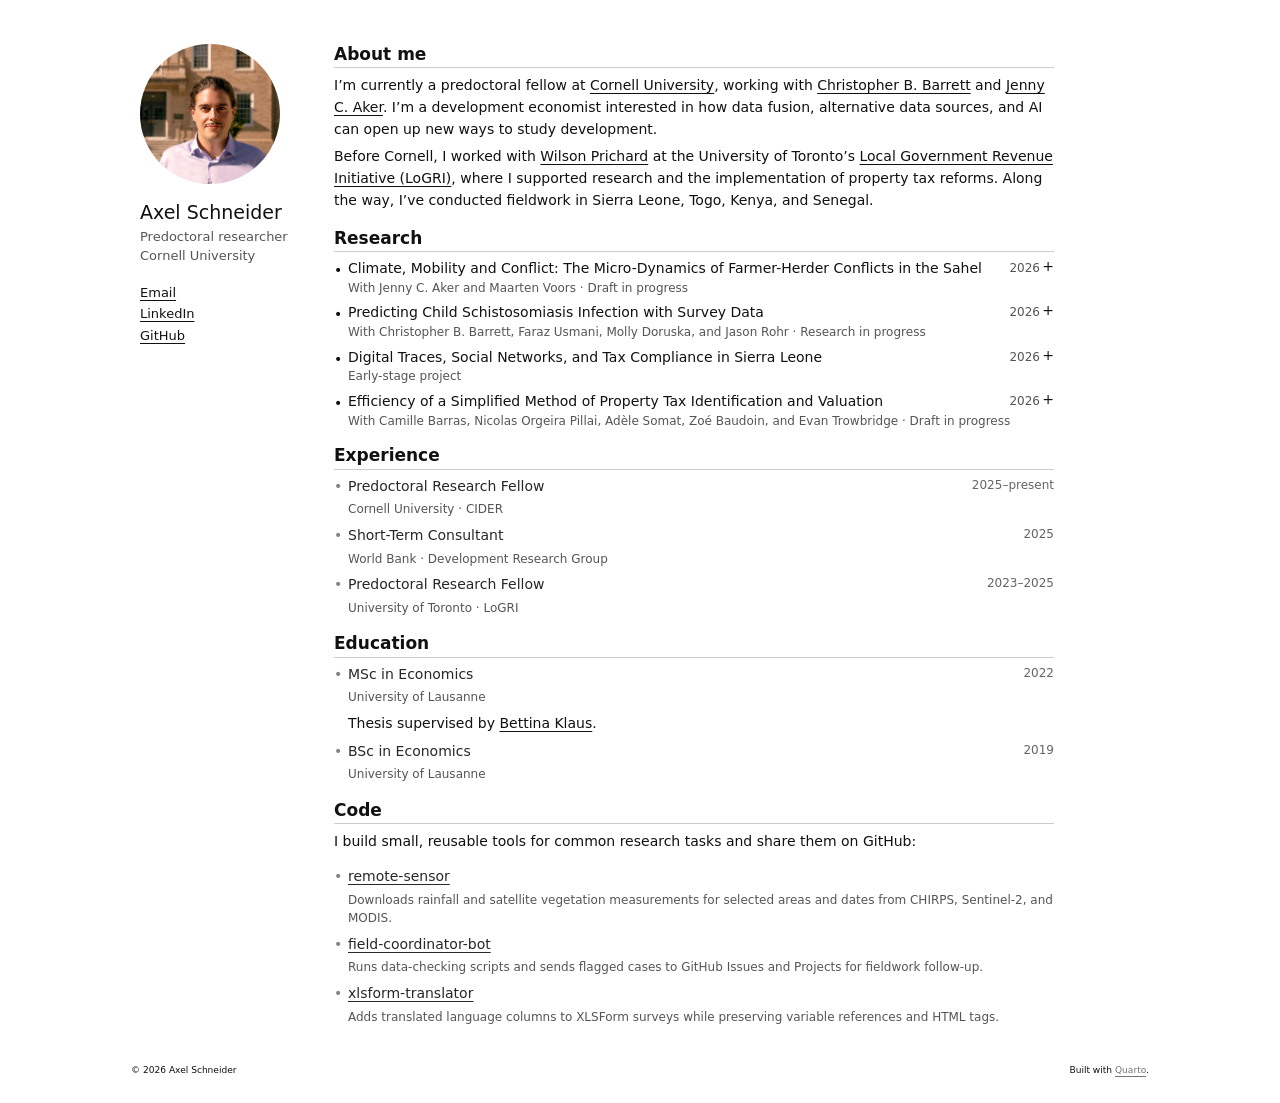
==== docs/index.html @ 31d185d6 "update page metadata" ====
<!DOCTYPE html>
<html xmlns="http://www.w3.org/1999/xhtml" lang="en" xml:lang="en"><head>

<meta charset="utf-8">
<meta name="generator" content="quarto-1.8.27">

<meta name="viewport" content="width=device-width, initial-scale=1.0, user-scalable=yes">

<meta name="description" content="Axel Schneider is a predoctoral researcher at Cornell University and a development economist studying how data fusion, alternative data sources, and AI can open new ways to study development.">

<title>Development Economist at Cornell University – Axel Schneider</title>
<style>
code{white-space: pre-wrap;}
span.smallcaps{font-variant: small-caps;}
div.columns{display: flex; gap: min(4vw, 1.5em);}
div.column{flex: auto; overflow-x: auto;}
div.hanging-indent{margin-left: 1.5em; text-indent: -1.5em;}
ul.task-list{list-style: none;}
ul.task-list li input[type="checkbox"] {
  width: 0.8em;
  margin: 0 0.8em 0.2em -1em; /* quarto-specific, see https://github.com/quarto-dev/quarto-cli/issues/4556 */ 
  vertical-align: middle;
}
</style>


<script src="site_libs/quarto-nav/quarto-nav.js"></script>
<script src="site_libs/clipboard/clipboard.min.js"></script>
<script src="site_libs/quarto-html/quarto.js" type="module"></script>
<script src="site_libs/quarto-html/tabsets/tabsets.js" type="module"></script>
<script src="site_libs/quarto-html/axe/axe-check.js" type="module"></script>
<script src="site_libs/quarto-html/popper.min.js"></script>
<script src="site_libs/quarto-html/tippy.umd.min.js"></script>
<link href="site_libs/quarto-html/tippy.css" rel="stylesheet">
<link href="site_libs/quarto-html/quarto-syntax-highlighting-ed96de9b727972fe78a7b5d16c58bf87.css" rel="stylesheet" id="quarto-text-highlighting-styles">
<script src="site_libs/bootstrap/bootstrap.min.js"></script>
<link href="site_libs/bootstrap/bootstrap-icons.css" rel="stylesheet">
<link href="site_libs/bootstrap/bootstrap-ff63373b1067ca6f91cf1456aa1f00a2.min.css" rel="stylesheet" append-hash="true" id="quarto-bootstrap" data-mode="light">
<script id="quarto-search-options" type="application/json">{
  "language": {
    "search-no-results-text": "No results",
    "search-matching-documents-text": "matching documents",
    "search-copy-link-title": "Copy link to search",
    "search-hide-matches-text": "Hide additional matches",
    "search-more-match-text": "more match in this document",
    "search-more-matches-text": "more matches in this document",
    "search-clear-button-title": "Clear",
    "search-text-placeholder": "",
    "search-detached-cancel-button-title": "Cancel",
    "search-submit-button-title": "Submit",
    "search-label": "Search"
  }
}</script>
<style>html{ scroll-behavior: smooth; }</style>
<link rel="canonical" href="https://schneideraxel.github.io/">
<script type="application/ld+json">
{
  "@context": "https://schema.org",
  "@type": "ProfilePage",
  "url": "https://schneideraxel.github.io/",
  "mainEntity": {
    "@type": "Person",
    "name": "Axel Schneider",
    "url": "https://schneideraxel.github.io/",
    "image": "https://schneideraxel.github.io/axel.jpg",
    "jobTitle": "Predoctoral Research Fellow",
    "affiliation": {
      "@type": "Organization",
      "name": "Cornell University",
      "url": "https://www.cornell.edu/"
    },
    "sameAs": [
      "https://github.com/schneideraxel",
      "https://linkedin.com/in/axel-schneider-1798492ba",
      "https://business.cornell.edu/centers/cider/predocs/",
      "https://logri.org/fr/profile/schneider-axel/"
    ]
  }
}
</script>


<link rel="stylesheet" href="site.css">
<meta property="og:title" content="Development Economist at Cornell University">
<meta property="og:description" content="Axel Schneider is a predoctoral researcher at Cornell University and a development economist studying how data fusion, alternative data sources, and AI can open new ways to study development.">
<meta property="og:image" content="https://schneideraxel.github.io/axel.jpg">
<meta property="og:site_name" content="Axel Schneider">
<meta property="og:image:alt" content="Portrait of Axel Schneider">
<meta name="twitter:title" content="Development Economist at Cornell University">
<meta name="twitter:description" content="Axel Schneider is a predoctoral researcher at Cornell University and a development economist studying how data fusion, alternative data sources, and AI can open new ways to study development.">
<meta name="twitter:image" content="https://schneideraxel.github.io/axel.jpg">
<meta name="twitter:image:alt" content="Portrait of Axel Schneider">
<meta name="twitter:card" content="summary_large_image">
</head>

<body class="quarto-light">

<div id="quarto-search-results"></div>
<!-- content -->
<div id="quarto-content" class="quarto-container page-columns page-rows-contents page-layout-full">
<!-- sidebar -->
<!-- margin-sidebar -->
    
<!-- main -->
<main class="content column-page" id="quarto-document-content"><header id="title-block-header" class="quarto-title-block"></header>




<div class="site-layout">
<div class="profile-sidebar">
<p><img src="axel.jpg" alt="Portrait of Axel Schneider" class="portrait" width="180" height="180"></p>
<h1 id="axel-schneider">Axel Schneider</h1>
<p><span class="profile-affiliation">Predoctoral researcher<br>Cornell University</span></p>
<div class="profile-links" aria-label="Profile links">
  <a href="mailto:as4538@cornell.edu">Email</a>
  <a href="https://linkedin.com/in/axel-schneider-1798492ba">LinkedIn</a>
  <a href="https://github.com/schneideraxel">GitHub</a>
</div>
</div>
<div class="reading-column">
<div id="about" class="biography">
<h2 id="about-me">About me</h2>
<p>I’m currently a predoctoral fellow at <a href="https://business.cornell.edu/centers/cider/predocs/">Cornell University</a>, working with <a href="https://barrett.dyson.cornell.edu/">Christopher B. Barrett</a> and <a href="https://cals.cornell.edu/people/jenny-aker">Jenny C. Aker</a>. I’m a development economist interested in how data fusion, alternative data sources, and AI can open up new ways to study development.</p>
<p>Before Cornell, I worked with <a href="https://munkschool.utoronto.ca/person/wilson-prichard">Wilson Prichard</a> at the University of Toronto’s <a href="https://logri.org/fr/profile/schneider-axel/">Local Government Revenue Initiative (LoGRI)</a>, where I supported research and the implementation of property tax reforms. Along the way, I’ve conducted fieldwork in Sierra Leone, Togo, Kenya, and Senegal.</p>
</div>
<section id="research" class="section-grid">
<h2>Research</h2>
<div class="section-body">
<details class="research-item">
<summary>
<span class="item-title">Climate, Mobility and Conflict: The Micro-Dynamics of Farmer-Herder Conflicts in the Sahel</span><span class="item-year">2026</span><span class="item-meta">With Jenny C. Aker and Maarten Voors · Draft in progress</span>
</summary>
<p>We combine repeated village and household surveys from 180 villages in Niger with rainfall, vegetation, and geospatial data to document when and where farmer–herder conflicts occur. We focus on how seasonal mobility, access to forage and farmland, and local coordination mechanisms shape conflict risk.</p>
</details>
<details class="research-item">
<summary>
<span class="item-title">Predicting Child Schistosomiasis Infection with Survey Data</span><span class="item-year">2026</span><span class="item-meta">With Christopher B. Barrett, Faraz Usmani, Molly Doruska, and Jason Rohr · Research in progress</span>
</summary>
<p>We link three rounds of individual, household, and village survey data to parasitological test results for two forms of schistosomiasis. Using random forests, we ask how small a practical set of survey questions can predict infection and how performance changes across villages, over time, and as survey information becomes older.</p>
</details>
<details class="research-item">
<summary>
<span class="item-title">Digital Traces, Social Networks, and Tax Compliance in Sierra Leone</span><span class="item-year">2026</span><span class="item-meta">Early-stage project</span>
</summary>
<p>This early-stage project asks how the effects of tax sensitization and enforcement diffuse through social networks in Sierra Leone. It explores using machine learning to infer ties from mobile-phone communication patterns, then linking network exposure to randomized outreach and the timing of tax payments.</p>
</details>
<details class="research-item">
<summary>
<span class="item-title">Efficiency of a Simplified Method of Property Tax Identification and Valuation</span><span class="item-year">2026</span><span class="item-meta">With Camille Barras, Nicolas Orgeira Pillai, Adèle Somat, Zoé Baudoin, and Evan Trowbridge · Draft in progress</span>
</summary>
<p>We compare implementations of simplified property identification and valuation across five African countries, drawing on remote mapping, field survey, and expert valuation data. The brief documents the time and cost of each stage and examines how imagery quality, survey design, scale, and local conditions affect efficiency.</p>
</details>
</div>
</section>
<section id="experience" class="section-grid">
<h2>Experience</h2>
<div class="section-body">
<h3 id="predoctoral-research-fellow-2025present">Predoctoral Research Fellow <span class="item-year">2025–present</span></h3>
<p><em>Cornell University · CIDER</em></p>
<h3 id="short-term-consultant-2025">Short-Term Consultant <span class="item-year">2025</span></h3>
<p><em>World Bank · Development Research Group</em></p>
<h3 id="predoctoral-research-fellow-20232025">Predoctoral Research Fellow <span class="item-year">2023–2025</span></h3>
<p><em>University of Toronto · LoGRI</em></p>
</div>
</section>
<section id="education" class="section-grid">
<h2>Education</h2>
<div class="section-body">
<h3 id="msc-in-economics-2022">MSc in Economics <span class="item-year">2022</span></h3>
<p><em>University of Lausanne</em></p>
<p>Thesis supervised by <a href="https://www.bklaus.net/">Bettina Klaus</a>.</p>
<h3 id="bsc-in-economics-2019">BSc in Economics <span class="item-year">2019</span></h3>
<p><em>University of Lausanne</em></p>
</div>
</section>
<section id="code" class="section-grid">
<h2>Code</h2>
<div class="section-body">
<p>I build small, reusable tools for common research tasks and share them on GitHub:</p>
<h3 id="remote-sensor-last-updated"><a href="https://github.com/schneideraxel/remote-sensor">remote-sensor</a> <span class="item-year repo-updated" data-repo="remote-sensor">Last updated…</span></h3>
<p>Downloads rainfall and satellite vegetation measurements for selected areas and dates from CHIRPS, Sentinel-2, and MODIS.</p>
<h3 id="field-coordinator-bot-last-updated"><a href="https://github.com/schneideraxel/field-coordinator-bot">field-coordinator-bot</a> <span class="item-year repo-updated" data-repo="field-coordinator-bot">Last updated…</span></h3>
<p>Runs data-checking scripts and sends flagged cases to GitHub Issues and Projects for fieldwork follow-up.</p>
<h3 id="xlsform-translator-last-updated"><a href="https://github.com/schneideraxel/xlsform-translator">xlsform-translator</a> <span class="item-year repo-updated" data-repo="xlsform-translator">Last updated…</span></h3>
<p>Adds translated language columns to XLSForm surveys while preserving variable references and HTML tags.</p>
</div>
</section>
<script>
fetch("https://api.github.com/users/schneideraxel/repos?per_page=100")
  .then(response => response.ok ? response.json() : Promise.reject())
  .then(repositories => {
    const dates = new Map(repositories.map(repository => [repository.name, repository.pushed_at]));
    document.querySelectorAll(".repo-updated").forEach(element => {
      const date = dates.get(element.dataset.repo);
      if (date) element.textContent = `Updated ${new Intl.DateTimeFormat("en", { month: "short", year: "numeric" }).format(new Date(date))}`;
      else element.hidden = true;
    });
  })
  .catch(() => document.querySelectorAll(".repo-updated").forEach(element => element.hidden = true));
</script>
</div>
</div>



</main> <!-- /main -->
<script id="quarto-html-after-body" type="application/javascript">
  window.document.addEventListener("DOMContentLoaded", function (event) {
    const isCodeAnnotation = (el) => {
      for (const clz of el.classList) {
        if (clz.startsWith('code-annotation-')) {                     
          return true;
        }
      }
      return false;
    }
    const onCopySuccess = function(e) {
      // button target
      const button = e.trigger;
      // don't keep focus
      button.blur();
      // flash "checked"
      button.classList.add('code-copy-button-checked');
      var currentTitle = button.getAttribute("title");
      button.setAttribute("title", "Copied!");
      let tooltip;
      if (window.bootstrap) {
        button.setAttribute("data-bs-toggle", "tooltip");
        button.setAttribute("data-bs-placement", "left");
        button.setAttribute("data-bs-title", "Copied!");
        tooltip = new bootstrap.Tooltip(button, 
          { trigger: "manual", 
            customClass: "code-copy-button-tooltip",
            offset: [0, -8]});
        tooltip.show();    
      }
      setTimeout(function() {
        if (tooltip) {
          tooltip.hide();
          button.removeAttribute("data-bs-title");
          button.removeAttribute("data-bs-toggle");
          button.removeAttribute("data-bs-placement");
        }
        button.setAttribute("title", currentTitle);
        button.classList.remove('code-copy-button-checked');
      }, 1000);
      // clear code selection
      e.clearSelection();
    }
    const getTextToCopy = function(trigger) {
      const outerScaffold = trigger.parentElement.cloneNode(true);
      const codeEl = outerScaffold.querySelector('code');
      for (const childEl of codeEl.children) {
        if (isCodeAnnotation(childEl)) {
          childEl.remove();
        }
      }
      return codeEl.innerText;
    }
    const clipboard = new window.ClipboardJS('.code-copy-button:not([data-in-quarto-modal])', {
      text: getTextToCopy
    });
    clipboard.on('success', onCopySuccess);
    if (window.document.getElementById('quarto-embedded-source-code-modal')) {
      const clipboardModal = new window.ClipboardJS('.code-copy-button[data-in-quarto-modal]', {
        text: getTextToCopy,
        container: window.document.getElementById('quarto-embedded-source-code-modal')
      });
      clipboardModal.on('success', onCopySuccess);
    }
      var localhostRegex = new RegExp(/^(?:http|https):\/\/localhost\:?[0-9]*\//);
      var mailtoRegex = new RegExp(/^mailto:/);
        var filterRegex = new RegExp("https:\/\/schneideraxel\.github\.io");
      var isInternal = (href) => {
          return filterRegex.test(href) || localhostRegex.test(href) || mailtoRegex.test(href);
      }
      // Inspect non-navigation links and adorn them if external
     var links = window.document.querySelectorAll('a[href]:not(.nav-link):not(.navbar-brand):not(.toc-action):not(.sidebar-link):not(.sidebar-item-toggle):not(.pagination-link):not(.no-external):not([aria-hidden]):not(.dropdown-item):not(.quarto-navigation-tool):not(.about-link)');
      for (var i=0; i<links.length; i++) {
        const link = links[i];
        if (!isInternal(link.href)) {
          // undo the damage that might have been done by quarto-nav.js in the case of
          // links that we want to consider external
          if (link.dataset.originalHref !== undefined) {
            link.href = link.dataset.originalHref;
          }
        }
      }
    function tippyHover(el, contentFn, onTriggerFn, onUntriggerFn) {
      const config = {
        allowHTML: true,
        maxWidth: 500,
        delay: 100,
        arrow: false,
        appendTo: function(el) {
            return el.parentElement;
        },
        interactive: true,
        interactiveBorder: 10,
        theme: 'quarto',
        placement: 'bottom-start',
      };
      if (contentFn) {
        config.content = contentFn;
      }
      if (onTriggerFn) {
        config.onTrigger = onTriggerFn;
      }
      if (onUntriggerFn) {
        config.onUntrigger = onUntriggerFn;
      }
      window.tippy(el, config); 
    }
    const noterefs = window.document.querySelectorAll('a[role="doc-noteref"]');
    for (var i=0; i<noterefs.length; i++) {
      const ref = noterefs[i];
      tippyHover(ref, function() {
        // use id or data attribute instead here
        let href = ref.getAttribute('data-footnote-href') || ref.getAttribute('href');
        try { href = new URL(href).hash; } catch {}
        const id = href.replace(/^#\/?/, "");
        const note = window.document.getElementById(id);
        if (note) {
          return note.innerHTML;
        } else {
          return "";
        }
      });
    }
    const xrefs = window.document.querySelectorAll('a.quarto-xref');
    const processXRef = (id, note) => {
      // Strip column container classes
      const stripColumnClz = (el) => {
        el.classList.remove("page-full", "page-columns");
        if (el.children) {
          for (const child of el.children) {
            stripColumnClz(child);
          }
        }
      }
      stripColumnClz(note)
      if (id === null || id.startsWith('sec-')) {
        // Special case sections, only their first couple elements
        const container = document.createElement("div");
        if (note.children && note.children.length > 2) {
          container.appendChild(note.children[0].cloneNode(true));
          for (let i = 1; i < note.children.length; i++) {
            const child = note.children[i];
            if (child.tagName === "P" && child.innerText === "") {
              continue;
            } else {
              container.appendChild(child.cloneNode(true));
              break;
            }
          }
          if (window.Quarto?.typesetMath) {
            window.Quarto.typesetMath(container);
          }
          return container.innerHTML
        } else {
          if (window.Quarto?.typesetMath) {
            window.Quarto.typesetMath(note);
          }
          return note.innerHTML;
        }
      } else {
        // Remove any anchor links if they are present
        const anchorLink = note.querySelector('a.anchorjs-link');
        if (anchorLink) {
          anchorLink.remove();
        }
        if (window.Quarto?.typesetMath) {
          window.Quarto.typesetMath(note);
        }
        if (note.classList.contains("callout")) {
          return note.outerHTML;
        } else {
          return note.innerHTML;
        }
      }
    }
    for (var i=0; i<xrefs.length; i++) {
      const xref = xrefs[i];
      tippyHover(xref, undefined, function(instance) {
        instance.disable();
        let url = xref.getAttribute('href');
        let hash = undefined; 
        if (url.startsWith('#')) {
          hash = url;
        } else {
          try { hash = new URL(url).hash; } catch {}
        }
        if (hash) {
          const id = hash.replace(/^#\/?/, "");
          const note = window.document.getElementById(id);
          if (note !== null) {
            try {
              const html = processXRef(id, note.cloneNode(true));
              instance.setContent(html);
            } finally {
              instance.enable();
              instance.show();
            }
          } else {
            // See if we can fetch this
            fetch(url.split('#')[0])
            .then(res => res.text())
            .then(html => {
              const parser = new DOMParser();
              const htmlDoc = parser.parseFromString(html, "text/html");
              const note = htmlDoc.getElementById(id);
              if (note !== null) {
                const html = processXRef(id, note);
                instance.setContent(html);
              } 
            }).finally(() => {
              instance.enable();
              instance.show();
            });
          }
        } else {
          // See if we can fetch a full url (with no hash to target)
          // This is a special case and we should probably do some content thinning / targeting
          fetch(url)
          .then(res => res.text())
          .then(html => {
            const parser = new DOMParser();
            const htmlDoc = parser.parseFromString(html, "text/html");
            const note = htmlDoc.querySelector('main.content');
            if (note !== null) {
              // This should only happen for chapter cross references
              // (since there is no id in the URL)
              // remove the first header
              if (note.children.length > 0 && note.children[0].tagName === "HEADER") {
                note.children[0].remove();
              }
              const html = processXRef(null, note);
              instance.setContent(html);
            } 
          }).finally(() => {
            instance.enable();
            instance.show();
          });
        }
      }, function(instance) {
      });
    }
        let selectedAnnoteEl;
        const selectorForAnnotation = ( cell, annotation) => {
          let cellAttr = 'data-code-cell="' + cell + '"';
          let lineAttr = 'data-code-annotation="' +  annotation + '"';
          const selector = 'span[' + cellAttr + '][' + lineAttr + ']';
          return selector;
        }
        const selectCodeLines = (annoteEl) => {
          const doc = window.document;
          const targetCell = annoteEl.getAttribute("data-target-cell");
          const targetAnnotation = annoteEl.getAttribute("data-target-annotation");
          const annoteSpan = window.document.querySelector(selectorForAnnotation(targetCell, targetAnnotation));
          const lines = annoteSpan.getAttribute("data-code-lines").split(",");
          const lineIds = lines.map((line) => {
            return targetCell + "-" + line;
          })
          let top = null;
          let height = null;
          let parent = null;
          if (lineIds.length > 0) {
              //compute the position of the single el (top and bottom and make a div)
              const el = window.document.getElementById(lineIds[0]);
              top = el.offsetTop;
              height = el.offsetHeight;
              parent = el.parentElement.parentElement;
            if (lineIds.length > 1) {
              const lastEl = window.document.getElementById(lineIds[lineIds.length - 1]);
              const bottom = lastEl.offsetTop + lastEl.offsetHeight;
              height = bottom - top;
            }
            if (top !== null && height !== null && parent !== null) {
              // cook up a div (if necessary) and position it 
              let div = window.document.getElementById("code-annotation-line-highlight");
              if (div === null) {
                div = window.document.createElement("div");
                div.setAttribute("id", "code-annotation-line-highlight");
                div.style.position = 'absolute';
                parent.appendChild(div);
              }
              div.style.top = top - 2 + "px";
              div.style.height = height + 4 + "px";
              div.style.left = 0;
              let gutterDiv = window.document.getElementById("code-annotation-line-highlight-gutter");
              if (gutterDiv === null) {
                gutterDiv = window.document.createElement("div");
                gutterDiv.setAttribute("id", "code-annotation-line-highlight-gutter");
                gutterDiv.style.position = 'absolute';
                const codeCell = window.document.getElementById(targetCell);
                const gutter = codeCell.querySelector('.code-annotation-gutter');
                gutter.appendChild(gutterDiv);
              }
              gutterDiv.style.top = top - 2 + "px";
              gutterDiv.style.height = height + 4 + "px";
            }
            selectedAnnoteEl = annoteEl;
          }
        };
        const unselectCodeLines = () => {
          const elementsIds = ["code-annotation-line-highlight", "code-annotation-line-highlight-gutter"];
          elementsIds.forEach((elId) => {
            const div = window.document.getElementById(elId);
            if (div) {
              div.remove();
            }
          });
          selectedAnnoteEl = undefined;
        };
          // Handle positioning of the toggle
      window.addEventListener(
        "resize",
        throttle(() => {
          elRect = undefined;
          if (selectedAnnoteEl) {
            selectCodeLines(selectedAnnoteEl);
          }
        }, 10)
      );
      function throttle(fn, ms) {
      let throttle = false;
      let timer;
        return (...args) => {
          if(!throttle) { // first call gets through
              fn.apply(this, args);
              throttle = true;
          } else { // all the others get throttled
              if(timer) clearTimeout(timer); // cancel #2
              timer = setTimeout(() => {
                fn.apply(this, args);
                timer = throttle = false;
              }, ms);
          }
        };
      }
        // Attach click handler to the DT
        const annoteDls = window.document.querySelectorAll('dt[data-target-cell]');
        for (const annoteDlNode of annoteDls) {
          annoteDlNode.addEventListener('click', (event) => {
            const clickedEl = event.target;
            if (clickedEl !== selectedAnnoteEl) {
              unselectCodeLines();
              const activeEl = window.document.querySelector('dt[data-target-cell].code-annotation-active');
              if (activeEl) {
                activeEl.classList.remove('code-annotation-active');
              }
              selectCodeLines(clickedEl);
              clickedEl.classList.add('code-annotation-active');
            } else {
              // Unselect the line
              unselectCodeLines();
              clickedEl.classList.remove('code-annotation-active');
            }
          });
        }
    const findCites = (el) => {
      const parentEl = el.parentElement;
      if (parentEl) {
        const cites = parentEl.dataset.cites;
        if (cites) {
          return {
            el,
            cites: cites.split(' ')
          };
        } else {
          return findCites(el.parentElement)
        }
      } else {
        return undefined;
      }
    };
    var bibliorefs = window.document.querySelectorAll('a[role="doc-biblioref"]');
    for (var i=0; i<bibliorefs.length; i++) {
      const ref = bibliorefs[i];
      const citeInfo = findCites(ref);
      if (citeInfo) {
        tippyHover(citeInfo.el, function() {
          var popup = window.document.createElement('div');
          citeInfo.cites.forEach(function(cite) {
            var citeDiv = window.document.createElement('div');
            citeDiv.classList.add('hanging-indent');
            citeDiv.classList.add('csl-entry');
            var biblioDiv = window.document.getElementById('ref-' + cite);
            if (biblioDiv) {
              citeDiv.innerHTML = biblioDiv.innerHTML;
            }
            popup.appendChild(citeDiv);
          });
          return popup.innerHTML;
        });
      }
    }
  });
  </script>
</div> <!-- /content -->
<footer class="footer">
  <div class="nav-footer">
    <div class="nav-footer-left">
<p>© 2026 Axel Schneider</p>
</div>   
    <div class="nav-footer-center">
      &nbsp;
    </div>
    <div class="nav-footer-right">
<p>Built with <a href="https://quarto.org/">Quarto</a>.</p>
</div>
  </div>
</footer>




<script src="site_libs/quarto-html/zenscroll-min.js"></script>
</body></html>
---- docs/site_libs/quarto-html/tippy.css ----
.tippy-box[data-animation=fade][data-state=hidden]{opacity:0}[data-tippy-root]{max-width:calc(100vw - 10px)}.tippy-box{position:relative;background-color:#333;color:#fff;border-radius:4px;font-size:14px;line-height:1.4;white-space:normal;outline:0;transition-property:transform,visibility,opacity}.tippy-box[data-placement^=top]>.tippy-arrow{bottom:0}.tippy-box[data-placement^=top]>.tippy-arrow:before{bottom:-7px;left:0;border-width:8px 8px 0;border-top-color:initial;transform-origin:center top}.tippy-box[data-placement^=bottom]>.tippy-arrow{top:0}.tippy-box[data-placement^=bottom]>.tippy-arrow:before{top:-7px;left:0;border-width:0 8px 8px;border-bottom-color:initial;transform-origin:center bottom}.tippy-box[data-placement^=left]>.tippy-arrow{right:0}.tippy-box[data-placement^=left]>.tippy-arrow:before{border-width:8px 0 8px 8px;border-left-color:initial;right:-7px;transform-origin:center left}.tippy-box[data-placement^=right]>.tippy-arrow{left:0}.tippy-box[data-placement^=right]>.tippy-arrow:before{left:-7px;border-width:8px 8px 8px 0;border-right-color:initial;transform-origin:center right}.tippy-box[data-inertia][data-state=visible]{transition-timing-function:cubic-bezier(.54,1.5,.38,1.11)}.tippy-arrow{width:16px;height:16px;color:#333}.tippy-arrow:before{content:"";position:absolute;border-color:transparent;border-style:solid}.tippy-content{position:relative;padding:5px 9px;z-index:1}
---- docs/site_libs/quarto-html/quarto-syntax-highlighting-ed96de9b727972fe78a7b5d16c58bf87.css ----
/* quarto syntax highlight colors */
:root {
  --quarto-hl-ot-color: #003B4F;
  --quarto-hl-at-color: #657422;
  --quarto-hl-ss-color: #20794D;
  --quarto-hl-an-color: #5E5E5E;
  --quarto-hl-fu-color: #4758AB;
  --quarto-hl-st-color: #20794D;
  --quarto-hl-cf-color: #003B4F;
  --quarto-hl-op-color: #5E5E5E;
  --quarto-hl-er-color: #AD0000;
  --quarto-hl-bn-color: #AD0000;
  --quarto-hl-al-color: #AD0000;
  --quarto-hl-va-color: #111111;
  --quarto-hl-bu-color: inherit;
  --quarto-hl-ex-color: inherit;
  --quarto-hl-pp-color: #AD0000;
  --quarto-hl-in-color: #5E5E5E;
  --quarto-hl-vs-color: #20794D;
  --quarto-hl-wa-color: #5E5E5E;
  --quarto-hl-do-color: #5E5E5E;
  --quarto-hl-im-color: #00769E;
  --quarto-hl-ch-color: #20794D;
  --quarto-hl-dt-color: #AD0000;
  --quarto-hl-fl-color: #AD0000;
  --quarto-hl-co-color: #5E5E5E;
  --quarto-hl-cv-color: #5E5E5E;
  --quarto-hl-cn-color: #8f5902;
  --quarto-hl-sc-color: #5E5E5E;
  --quarto-hl-dv-color: #AD0000;
  --quarto-hl-kw-color: #003B4F;
}

/* other quarto variables */
:root {
  --quarto-font-monospace: SFMono-Regular, Menlo, Monaco, Consolas, "Liberation Mono", "Courier New", monospace;
}

/* syntax highlight based on Pandoc's rules */
pre > code.sourceCode > span {
  color: #003B4F;
}

code.sourceCode > span {
  color: #003B4F;
}

div.sourceCode,
div.sourceCode pre.sourceCode {
  color: #003B4F;
}

/* Normal */
code span {
  color: #003B4F;
}

/* Alert */
code span.al {
  color: #AD0000;
  font-style: inherit;
}

/* Annotation */
code span.an {
  color: #5E5E5E;
  font-style: inherit;
}

/* Attribute */
code span.at {
  color: #657422;
  font-style: inherit;
}

/* BaseN */
code span.bn {
  color: #AD0000;
  font-style: inherit;
}

/* BuiltIn */
code span.bu {
  font-style: inherit;
}

/* ControlFlow */
code span.cf {
  color: #003B4F;
  font-weight: bold;
  font-style: inherit;
}

/* Char */
code span.ch {
  color: #20794D;
  font-style: inherit;
}

/* Constant */
code span.cn {
  color: #8f5902;
  font-style: inherit;
}

/* Comment */
code span.co {
  color: #5E5E5E;
  font-style: inherit;
}

/* CommentVar */
code span.cv {
  color: #5E5E5E;
  font-style: italic;
}

/* Documentation */
code span.do {
  color: #5E5E5E;
  font-style: italic;
}

/* DataType */
code span.dt {
  color: #AD0000;
  font-style: inherit;
}

/* DecVal */
code span.dv {
  color: #AD0000;
  font-style: inherit;
}

/* Error */
code span.er {
  color: #AD0000;
  font-style: inherit;
}

/* Extension */
code span.ex {
  font-style: inherit;
}

/* Float */
code span.fl {
  color: #AD0000;
  font-style: inherit;
}

/* Function */
code span.fu {
  color: #4758AB;
  font-style: inherit;
}

/* Import */
code span.im {
  color: #00769E;
  font-style: inherit;
}

/* Information */
code span.in {
  color: #5E5E5E;
  font-style: inherit;
}

/* Keyword */
code span.kw {
  color: #003B4F;
  font-weight: bold;
  font-style: inherit;
}

/* Operator */
code span.op {
  color: #5E5E5E;
  font-style: inherit;
}

/* Other */
code span.ot {
  color: #003B4F;
  font-style: inherit;
}

/* Preprocessor */
code span.pp {
  color: #AD0000;
  font-style: inherit;
}

/* SpecialChar */
code span.sc {
  color: #5E5E5E;
  font-style: inherit;
}

/* SpecialString */
code span.ss {
  color: #20794D;
  font-style: inherit;
}

/* String */
code span.st {
  color: #20794D;
  font-style: inherit;
}

/* Variable */
code span.va {
  color: #111111;
  font-style: inherit;
}

/* VerbatimString */
code span.vs {
  color: #20794D;
  font-style: inherit;
}

/* Warning */
code span.wa {
  color: #5E5E5E;
  font-style: italic;
}

.prevent-inlining {
  content: "</";
}

/*# sourceMappingURL=0920dd6d7437995b8cdf7429764427b1.css.map */
---- docs/site.css ----
:root {
  --bs-body-bg: #fff;
  --bs-body-color: #111;
  --bs-link-color: #111;
  --bs-link-hover-color: #000;
}
body { background: #fff; color: #111; font-size: 14px; }
#quarto-content { display: block; }
main.content { width: 100%; max-width: 1040px; margin: 0 auto; padding: 0 20px 24px; }
#title-block-header:empty { display: none; }
a { color: #111; text-decoration: underline; text-underline-offset: 3px; }
a:hover { color: #666; }
.site-layout { display: grid; grid-template-columns: 160px minmax(0, 1fr); gap: 34px; align-items: start; margin-top: 30px; }
.site-layout > * { min-width: 0; }
.profile-sidebar { font-size: 13px; }
.portrait { display: block; width: 140px; height: 140px; object-fit: cover; border-radius: 50%; }
.profile-sidebar h1 { font-size: 19px; font-weight: 400; margin: 10px 0 3px; }
.profile-affiliation { color: #555; line-height: 1.5; }
.profile-links { display: flex; flex-direction: column; align-items: flex-start; gap: 2px; margin-top: 8px; }
.reading-column { max-width: 720px; line-height: 1.55; }
.biography > p { margin-bottom: 6px; }
.section-grid { margin-top: 16px; }
.reading-column h2 { font-size: 17px; font-weight: 700; margin: 0 0 7px; padding-bottom: 3px; border-bottom: 1px solid #ccc; }
.reading-column h3 { font-size: 14px; font-weight: 400; line-height: 1.4; margin: 0 0 4px; }
.section-body h3 { position: relative; display: grid; grid-template-columns: minmax(0, 1fr) auto; gap: 10px; padding-left: 14px; }
.section-body h3::before { content: "•"; position: absolute; left: 0; color: #777; }
.section-body h3:not(:first-of-type) { margin-top: 7px; }
.section-body h3 + p { color: #555; font-size: 12px; margin-bottom: 6px; }
.section-body h3 + p, #education h3 + p + p { margin-left: 14px; }
.section-body h3 + p em { font-style: normal; }
.research-item { margin-bottom: 7px; }
.research-item summary { display: grid; grid-template-columns: 14px minmax(0, 1fr) auto 14px; color: #111; cursor: pointer; list-style: none; }
.research-item summary::-webkit-details-marker { display: none; }
.research-item summary::before { content: "•"; grid-column: 1; grid-row: 1 / span 2; color: #111; padding-top: 1px; }
.research-item summary::after { content: "+"; grid-column: 4; grid-row: 1; color: #111; font-size: 14px; line-height: 1; text-align: right; }
.research-item[open] summary::after { content: "−"; }
.item-title { grid-column: 2; display: block; font-size: 14px; font-weight: 400; line-height: 1.4; }
.item-year { color: #555; font-size: 12px; font-weight: 400; white-space: nowrap; }
.research-item summary .item-year { grid-column: 3; margin-left: 10px; }
.item-meta { grid-column: 2 / span 2; color: #555; font-size: 12px; line-height: 1.4; margin-top: 1px; }
.research-item[open] summary { margin-bottom: 7px; }
.research-item p {
  max-width: 650px;
  margin: 0 14px;
  padding-left: 12px;
  border-left: 1px solid #bbb;
  color: #333;
  font-size: 13px;
  line-height: 1.55;
}
#education h3 + p + p { margin-bottom: 0; }
#code > .section-body > p:first-child { margin-bottom: 14px; }
.nav-footer { max-width: 1040px; margin: 0 auto; padding: 8px 20px 12px; background: #fff; color: #111; border: 0; font-size: 11px; }
@media (max-width: 700px) {
  main.content { padding: 0 20px 32px; }
  .site-layout { grid-template-columns: 1fr; gap: 24px; }
  .profile-sidebar { display: grid; grid-template-columns: 110px minmax(0, 1fr); column-gap: 18px; align-items: start; }
  .profile-sidebar > p:first-child { grid-column: 1; grid-row: 1 / span 3; margin: 0; }
  .portrait { width: 110px; height: 110px; }
  .profile-sidebar h1 { margin-top: 0; }
  .profile-links { grid-column: 2; flex-direction: row; flex-wrap: wrap; gap: 4px 14px; margin-top: 8px; }
}
@media (max-width: 480px) {
  .research-item summary { grid-template-columns: 14px minmax(0, 1fr) 14px; }
  .research-item .item-year { grid-column: 2; grid-row: 2; margin: 2px 0 0; }
  .item-meta { grid-column: 2; grid-row: 3; }
  .research-item summary::after { grid-column: 3; }
}
@media print {
  main.content { padding: 0; max-width: none; }
  .nav-footer { display: none; }
}
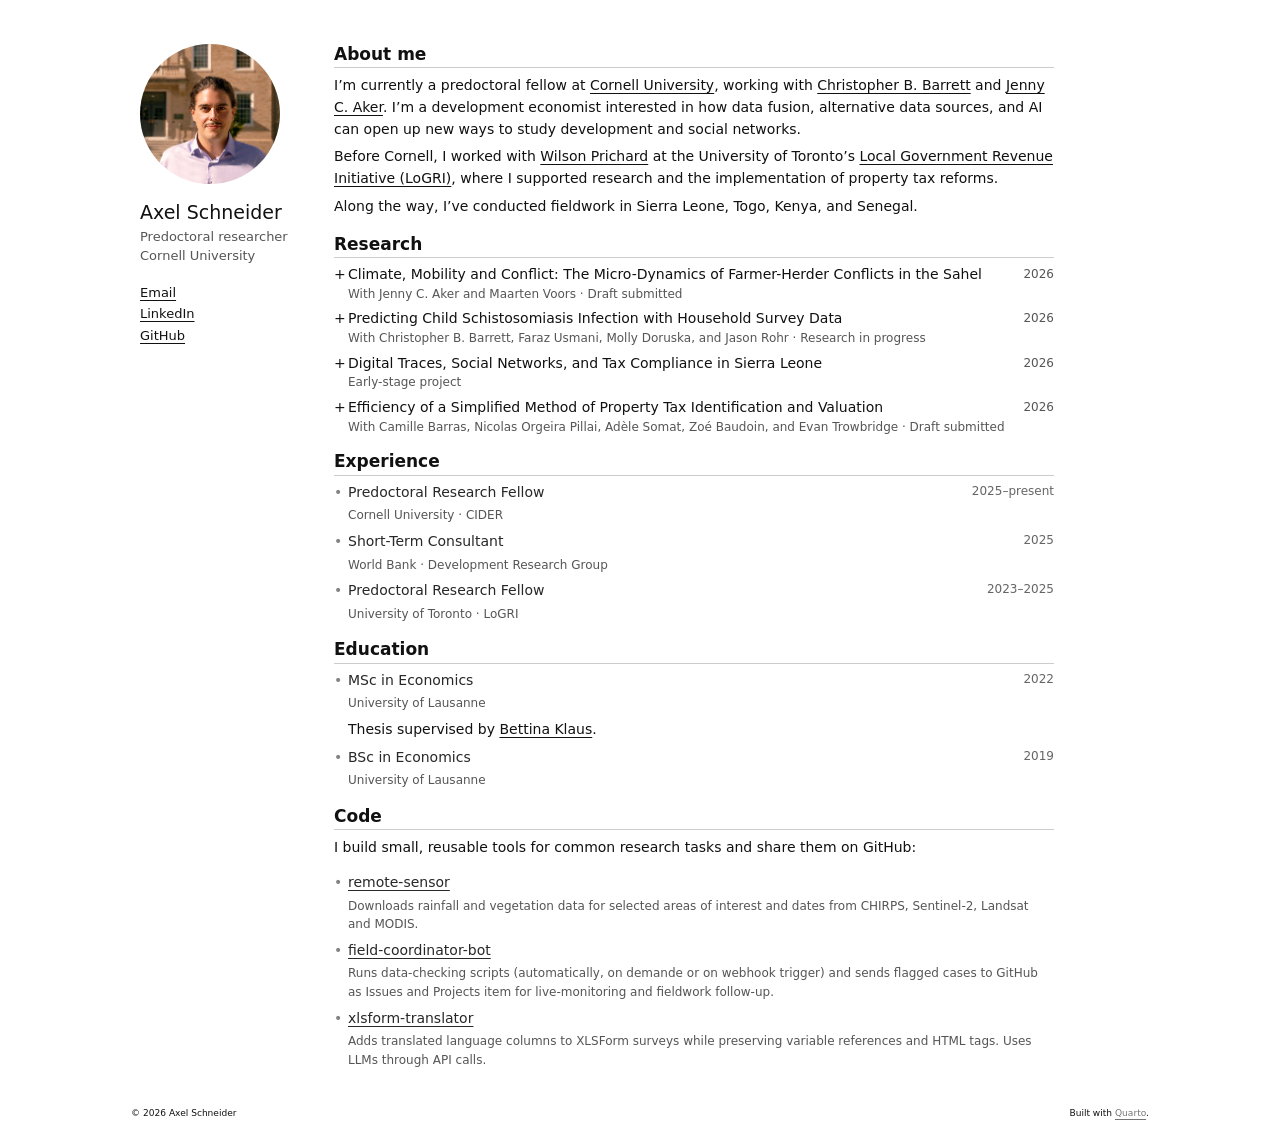
==== commit 9b2e2217: "minor update" ====
--- a/docs/index.html
+++ b/docs/index.html
@@ -6,9 +6,8 @@
 
 <meta name="viewport" content="width=device-width, initial-scale=1.0, user-scalable=yes">
 
-<meta name="description" content="Axel Schneider is a predoctoral researcher at Cornell University and a development economist studying how data fusion, alternative data sources, and AI can open new ways to study development.">
-
-<title>Development Economist at Cornell University – Axel Schneider</title>
+
+<title>Axel Schneider</title>
 <style>
 code{white-space: pre-wrap;}
 span.smallcaps{font-variant: small-caps;}
@@ -81,13 +80,11 @@
 
 
 <link rel="stylesheet" href="site.css">
-<meta property="og:title" content="Development Economist at Cornell University">
-<meta property="og:description" content="Axel Schneider is a predoctoral researcher at Cornell University and a development economist studying how data fusion, alternative data sources, and AI can open new ways to study development.">
+<meta property="og:title" content="Axel Schneider">
 <meta property="og:image" content="https://schneideraxel.github.io/axel.jpg">
 <meta property="og:site_name" content="Axel Schneider">
 <meta property="og:image:alt" content="Portrait of Axel Schneider">
-<meta name="twitter:title" content="Development Economist at Cornell University">
-<meta name="twitter:description" content="Axel Schneider is a predoctoral researcher at Cornell University and a development economist studying how data fusion, alternative data sources, and AI can open new ways to study development.">
+<meta name="twitter:title" content="Axel Schneider">
 <meta name="twitter:image" content="https://schneideraxel.github.io/axel.jpg">
 <meta name="twitter:image:alt" content="Portrait of Axel Schneider">
 <meta name="twitter:card" content="summary_large_image">
@@ -121,23 +118,24 @@
 <div class="reading-column">
 <div id="about" class="biography">
 <h2 id="about-me">About me</h2>
-<p>I’m currently a predoctoral fellow at <a href="https://business.cornell.edu/centers/cider/predocs/">Cornell University</a>, working with <a href="https://barrett.dyson.cornell.edu/">Christopher B. Barrett</a> and <a href="https://cals.cornell.edu/people/jenny-aker">Jenny C. Aker</a>. I’m a development economist interested in how data fusion, alternative data sources, and AI can open up new ways to study development.</p>
-<p>Before Cornell, I worked with <a href="https://munkschool.utoronto.ca/person/wilson-prichard">Wilson Prichard</a> at the University of Toronto’s <a href="https://logri.org/fr/profile/schneider-axel/">Local Government Revenue Initiative (LoGRI)</a>, where I supported research and the implementation of property tax reforms. Along the way, I’ve conducted fieldwork in Sierra Leone, Togo, Kenya, and Senegal.</p>
+<p>I’m currently a predoctoral fellow at <a href="https://business.cornell.edu/centers/cider/predocs/">Cornell University</a>, working with <a href="https://barrett.dyson.cornell.edu/">Christopher B. Barrett</a> and <a href="https://cals.cornell.edu/people/jenny-aker">Jenny C. Aker</a>. I’m a development economist interested in how data fusion, alternative data sources, and AI can open up new ways to study development and social networks.</p>
+<p>Before Cornell, I worked with <a href="https://munkschool.utoronto.ca/person/wilson-prichard">Wilson Prichard</a> at the University of Toronto’s <a href="https://logri.org/fr/profile/schneider-axel/">Local Government Revenue Initiative (LoGRI)</a>, where I supported research and the implementation of property tax reforms.</p>
+<p>Along the way, I’ve conducted fieldwork in Sierra Leone, Togo, Kenya, and Senegal.</p>
 </div>
 <section id="research" class="section-grid">
 <h2>Research</h2>
 <div class="section-body">
 <details class="research-item">
 <summary>
-<span class="item-title">Climate, Mobility and Conflict: The Micro-Dynamics of Farmer-Herder Conflicts in the Sahel</span><span class="item-year">2026</span><span class="item-meta">With Jenny C. Aker and Maarten Voors · Draft in progress</span>
+<span class="item-title">Climate, Mobility and Conflict: The Micro-Dynamics of Farmer-Herder Conflicts in the Sahel</span><span class="item-year">2026</span><span class="item-meta">With Jenny C. Aker and Maarten Voors · Draft submitted</span>
 </summary>
 <p>We combine repeated village and household surveys from 180 villages in Niger with rainfall, vegetation, and geospatial data to document when and where farmer–herder conflicts occur. We focus on how seasonal mobility, access to forage and farmland, and local coordination mechanisms shape conflict risk.</p>
 </details>
 <details class="research-item">
 <summary>
-<span class="item-title">Predicting Child Schistosomiasis Infection with Survey Data</span><span class="item-year">2026</span><span class="item-meta">With Christopher B. Barrett, Faraz Usmani, Molly Doruska, and Jason Rohr · Research in progress</span>
+<span class="item-title">Predicting Child Schistosomiasis Infection with Household Survey Data</span><span class="item-year">2026</span><span class="item-meta">With Christopher B. Barrett, Faraz Usmani, Molly Doruska, and Jason Rohr · Research in progress</span>
 </summary>
-<p>We link three rounds of individual, household, and village survey data to parasitological test results for two forms of schistosomiasis. Using random forests, we ask how small a practical set of survey questions can predict infection and how performance changes across villages, over time, and as survey information becomes older.</p>
+<p>We link three rounds of individual, household, and village survey data to parasitological test results for two forms of schistosomiasis. Using random forests, we ask how small a practical set of survey questions can predict infection and how performance changes across villages, and over time as survey information becomes older.</p>
 </details>
 <details class="research-item">
 <summary>
@@ -147,9 +145,9 @@
 </details>
 <details class="research-item">
 <summary>
-<span class="item-title">Efficiency of a Simplified Method of Property Tax Identification and Valuation</span><span class="item-year">2026</span><span class="item-meta">With Camille Barras, Nicolas Orgeira Pillai, Adèle Somat, Zoé Baudoin, and Evan Trowbridge · Draft in progress</span>
+<span class="item-title">Efficiency of a Simplified Method of Property Tax Identification and Valuation</span><span class="item-year">2026</span><span class="item-meta">With Camille Barras, Nicolas Orgeira Pillai, Adèle Somat, Zoé Baudoin, and Evan Trowbridge · Draft submitted</span>
 </summary>
-<p>We compare implementations of simplified property identification and valuation across five African countries, drawing on remote mapping, field survey, and expert valuation data. The brief documents the time and cost of each stage and examines how imagery quality, survey design, scale, and local conditions affect efficiency.</p>
+<p>We compare implementations of simplified property identification and valuation across five African countries, drawing on remote mapping, field survey, and expert valuation data. The policy brief documents the time and cost of each stage and examines how imagery quality, survey design, scale, and local conditions affect efficiency.</p>
 </details>
 </div>
 </section>
@@ -179,11 +177,11 @@
 <div class="section-body">
 <p>I build small, reusable tools for common research tasks and share them on GitHub:</p>
 <h3 id="remote-sensor-last-updated"><a href="https://github.com/schneideraxel/remote-sensor">remote-sensor</a> <span class="item-year repo-updated" data-repo="remote-sensor">Last updated…</span></h3>
-<p>Downloads rainfall and satellite vegetation measurements for selected areas and dates from CHIRPS, Sentinel-2, and MODIS.</p>
+<p>Downloads rainfall and vegetation data for selected areas of interest and dates from CHIRPS, Sentinel-2, Landsat and MODIS.</p>
 <h3 id="field-coordinator-bot-last-updated"><a href="https://github.com/schneideraxel/field-coordinator-bot">field-coordinator-bot</a> <span class="item-year repo-updated" data-repo="field-coordinator-bot">Last updated…</span></h3>
-<p>Runs data-checking scripts and sends flagged cases to GitHub Issues and Projects for fieldwork follow-up.</p>
+<p>Runs data-checking scripts (automatically, on demande or on webhook trigger) and sends flagged cases to GitHub as Issues and Projects item for live-monitoring and fieldwork follow-up.</p>
 <h3 id="xlsform-translator-last-updated"><a href="https://github.com/schneideraxel/xlsform-translator">xlsform-translator</a> <span class="item-year repo-updated" data-repo="xlsform-translator">Last updated…</span></h3>
-<p>Adds translated language columns to XLSForm surveys while preserving variable references and HTML tags.</p>
+<p>Adds translated language columns to XLSForm surveys while preserving variable references and HTML tags. Uses LLMs through API calls.</p>
 </div>
 </section>
 <script>
--- a/docs/site.css
+++ b/docs/site.css
@@ -1,72 +1,370 @@
+/*
+  SITE STYLES
+
+  Contents
+  1. Design settings
+  2. Global defaults
+  3. Page layout
+  4. Profile sidebar
+  5. Content and headings
+  6. Standard section items
+  7. Research items
+  8. Footer
+  9. Mobile layout
+  10. Print layout
+
+  For routine design changes, edit the variables in section 1. The numbered
+  sections below control structure and should rarely need adjustment.
+*/
+
+/* ========================================================================== 
+   1. DESIGN SETTINGS
+   ========================================================================== */
 :root {
-  --bs-body-bg: #fff;
-  --bs-body-color: #111;
-  --bs-link-color: #111;
+  /* Colors */
+  --color-background: #fff;
+  --color-text: #111;
+  --color-muted: #555;
+  --color-marker: #777;
+  --color-rule: #ccc;
+  --color-description-rule: #bbb;
+  --color-description-text: #333;
+  --color-link-hover: #666;
+
+  /* Page dimensions */
+  --page-width: 1040px;
+  --reading-width: 720px;
+  --description-width: 650px;
+  --page-padding-x: 20px;
+  --page-padding-bottom: 24px;
+  --page-top-space: 30px;
+
+  /* Main two-column layout */
+  --sidebar-width: 160px;
+  --column-gap: 34px;
+
+  /* Typography */
+  --font-size-body: 14px;
+  --font-size-small: 12px;
+  --font-size-sidebar: 13px;
+  --font-size-name: 19px;
+  --font-size-section: 17px;
+  --line-height-body: 1.55;
+  --line-height-item: 1.4;
+
+  /* Repeated item spacing */
+  --item-indent: 14px;
+  --section-gap: 16px;
+  --item-gap: 7px;
+
+  /* Portrait sizes */
+  --portrait-size: 140px;
+  --portrait-size-mobile: 110px;
+
+  /* Keep Quarto and Bootstrap colors consistent with the page */
+  --bs-body-bg: var(--color-background);
+  --bs-body-color: var(--color-text);
+  --bs-link-color: var(--color-text);
   --bs-link-hover-color: #000;
 }
-body { background: #fff; color: #111; font-size: 14px; }
+
+/* ========================================================================== 
+   2. GLOBAL DEFAULTS
+   ========================================================================== */
+body {
+  background: var(--color-background);
+  color: var(--color-text);
+  font-size: var(--font-size-body);
+}
+
+/* Quarto normally constrains this container; the custom grid handles width here. */
 #quarto-content { display: block; }
-main.content { width: 100%; max-width: 1040px; margin: 0 auto; padding: 0 20px 24px; }
+
+/* Hide Quarto's empty title container because the name lives in the sidebar. */
 #title-block-header:empty { display: none; }
-a { color: #111; text-decoration: underline; text-underline-offset: 3px; }
-a:hover { color: #666; }
-.site-layout { display: grid; grid-template-columns: 160px minmax(0, 1fr); gap: 34px; align-items: start; margin-top: 30px; }
+
+/* Links share one treatment throughout the page. */
+a {
+  color: var(--color-text);
+  text-decoration: underline;
+  text-underline-offset: 3px;
+}
+
+a:hover { color: var(--color-link-hover); }
+
+/* ========================================================================== 
+   3. PAGE LAYOUT
+   Desktop uses a profile column and a reading column.
+   ========================================================================== */
+main.content {
+  width: 100%;
+  max-width: var(--page-width);
+  margin: 0 auto;
+  padding: 0 var(--page-padding-x) var(--page-padding-bottom);
+}
+
+.site-layout {
+  display: grid;
+  grid-template-columns: var(--sidebar-width) minmax(0, 1fr);
+  gap: var(--column-gap);
+  align-items: start;
+  margin-top: var(--page-top-space);
+}
+
+/* Prevent long content from forcing either grid column beyond the page width. */
 .site-layout > * { min-width: 0; }
-.profile-sidebar { font-size: 13px; }
-.portrait { display: block; width: 140px; height: 140px; object-fit: cover; border-radius: 50%; }
-.profile-sidebar h1 { font-size: 19px; font-weight: 400; margin: 10px 0 3px; }
-.profile-affiliation { color: #555; line-height: 1.5; }
-.profile-links { display: flex; flex-direction: column; align-items: flex-start; gap: 2px; margin-top: 8px; }
-.reading-column { max-width: 720px; line-height: 1.55; }
+
+/* ========================================================================== 
+   4. PROFILE SIDEBAR
+   ========================================================================== */
+.profile-sidebar { font-size: var(--font-size-sidebar); }
+
+.portrait {
+  display: block;
+  width: var(--portrait-size);
+  height: var(--portrait-size);
+  object-fit: cover;
+  border-radius: 50%;
+}
+
+.profile-sidebar h1 {
+  font-size: var(--font-size-name);
+  font-weight: 400;
+  margin: 10px 0 3px;
+}
+
+.profile-affiliation {
+  color: var(--color-muted);
+  line-height: 1.5;
+}
+
+.profile-links {
+  display: flex;
+  flex-direction: column;
+  align-items: flex-start;
+  gap: 2px;
+  margin-top: 8px;
+}
+
+/* ========================================================================== 
+   5. CONTENT AND HEADINGS
+   ========================================================================== */
+.reading-column {
+  max-width: var(--reading-width);
+  line-height: var(--line-height-body);
+}
+
 .biography > p { margin-bottom: 6px; }
-.section-grid { margin-top: 16px; }
-.reading-column h2 { font-size: 17px; font-weight: 700; margin: 0 0 7px; padding-bottom: 3px; border-bottom: 1px solid #ccc; }
-.reading-column h3 { font-size: 14px; font-weight: 400; line-height: 1.4; margin: 0 0 4px; }
-.section-body h3 { position: relative; display: grid; grid-template-columns: minmax(0, 1fr) auto; gap: 10px; padding-left: 14px; }
-.section-body h3::before { content: "•"; position: absolute; left: 0; color: #777; }
-.section-body h3:not(:first-of-type) { margin-top: 7px; }
-.section-body h3 + p { color: #555; font-size: 12px; margin-bottom: 6px; }
-.section-body h3 + p, #education h3 + p + p { margin-left: 14px; }
+.section-grid { margin-top: var(--section-gap); }
+
+/* Section headings */
+.reading-column h2 {
+  font-size: var(--font-size-section);
+  font-weight: 700;
+  margin: 0 0 7px;
+  padding-bottom: 3px;
+  border-bottom: 1px solid var(--color-rule);
+}
+
+/* All item titles remain regular weight; only section headings are bold. */
+.reading-column h3 {
+  font-size: var(--font-size-body);
+  font-weight: 400;
+  line-height: var(--line-height-item);
+  margin: 0 0 4px;
+}
+
+/* ========================================================================== 
+   6. STANDARD SECTION ITEMS
+
+  Experience, Education, and Code items use a two-column title row.
+  The title fills the available width and the date stays aligned on the right.
+   ========================================================================== */
+.section-body h3 {
+  position: relative;
+  display: grid;
+  grid-template-columns: minmax(0, 1fr) auto;
+  gap: 10px;
+  padding-left: var(--item-indent);
+}
+
+.section-body h3::before {
+  content: "•";
+  position: absolute;
+  left: 0;
+  color: var(--color-marker);
+}
+
+.section-body h3:not(:first-of-type) { margin-top: var(--item-gap); }
+
+/* Subtitles and code descriptions sit beneath and align with their item title. */
+.section-body h3 + p {
+  color: var(--color-muted);
+  font-size: var(--font-size-small);
+  margin-bottom: 6px;
+}
+
+.section-body h3 + p,
+#education h3 + p + p {
+  margin-left: var(--item-indent);
+}
+
+/* Markdown italics identify subtitles in the source but display as regular text. */
 .section-body h3 + p em { font-style: normal; }
-.research-item { margin-bottom: 7px; }
-.research-item summary { display: grid; grid-template-columns: 14px minmax(0, 1fr) auto 14px; color: #111; cursor: pointer; list-style: none; }
-.research-item summary::-webkit-details-marker { display: none; }
-.research-item summary::before { content: "•"; grid-column: 1; grid-row: 1 / span 2; color: #111; padding-top: 1px; }
-.research-item summary::after { content: "+"; grid-column: 4; grid-row: 1; color: #111; font-size: 14px; line-height: 1; text-align: right; }
-.research-item[open] summary::after { content: "−"; }
-.item-title { grid-column: 2; display: block; font-size: 14px; font-weight: 400; line-height: 1.4; }
-.item-year { color: #555; font-size: 12px; font-weight: 400; white-space: nowrap; }
-.research-item summary .item-year { grid-column: 3; margin-left: 10px; }
-.item-meta { grid-column: 2 / span 2; color: #555; font-size: 12px; line-height: 1.4; margin-top: 1px; }
-.research-item[open] summary { margin-bottom: 7px; }
-.research-item p {
-  max-width: 650px;
-  margin: 0 14px;
-  padding-left: 12px;
-  border-left: 1px solid #bbb;
-  color: #333;
-  font-size: 13px;
-  line-height: 1.55;
-}
+
+/* Small corrections for content structures unique to these two sections. */
 #education h3 + p + p { margin-bottom: 0; }
 #code > .section-body > p:first-child { margin-bottom: 14px; }
-.nav-footer { max-width: 1040px; margin: 0 auto; padding: 8px 20px 12px; background: #fff; color: #111; border: 0; font-size: 11px; }
+
+/* ========================================================================== 
+   7. RESEARCH ITEMS
+
+   Research entries are expandable. Their summary contains the disclosure
+   control, project title, date, authors, and status. The description appears
+   only when the entry is open.
+   ========================================================================== */
+.research-item { margin-bottom: var(--item-gap); }
+
+/*
+  Research uses three columns: expand control, title, and date.
+  The title can wrap while the date remains aligned with dates in other sections.
+*/
+.research-item summary {
+  display: grid;
+  grid-template-columns: var(--item-indent) minmax(0, 1fr) auto;
+  color: var(--color-text);
+  cursor: pointer;
+  list-style: none;
+}
+
+/* Remove the browser's native disclosure triangle. */
+.research-item summary::-webkit-details-marker { display: none; }
+
+/* The custom plus/minus also serves as the research item marker. */
+.research-item summary::before {
+  content: "+";
+  grid-column: 1;
+  grid-row: 1 / span 2;
+  color: var(--color-text);
+  font-size: var(--font-size-body);
+  line-height: var(--line-height-item);
+}
+
+.research-item[open] summary::before { content: "−"; }
+
+.item-title {
+  grid-column: 2;
+  display: block;
+  font-size: var(--font-size-body);
+  font-weight: 400;
+  line-height: var(--line-height-item);
+}
+
+/* Shared date style for Research, Experience, Education, and Code. */
+.item-year {
+  color: var(--color-muted);
+  font-size: var(--font-size-small);
+  font-weight: 400;
+  white-space: nowrap;
+}
+
+.research-item summary .item-year {
+  grid-column: 3;
+  margin-left: 10px;
+}
+
+/* Authors and project status occupy the full width beneath the title and date. */
+.item-meta {
+  grid-column: 2 / span 2;
+  color: var(--color-muted);
+  font-size: var(--font-size-small);
+  line-height: var(--line-height-item);
+  margin-top: 1px;
+}
+
+.research-item[open] summary { margin-bottom: 7px; }
+
+/*
+  Expanded descriptions are inset to distinguish them from the summary.
+  The short vertical rule belongs only to the open description, not the item list.
+*/
+.research-item p {
+  max-width: var(--description-width);
+  margin: 0 var(--item-indent);
+  padding-left: 12px;
+  border-left: 1px solid var(--color-description-rule);
+  color: var(--color-description-text);
+  font-size: var(--font-size-sidebar);
+  line-height: var(--line-height-body);
+}
+
+/* ========================================================================== 
+   8. FOOTER
+   The footer stays plain and continuous with the page background.
+   ========================================================================== */
+.nav-footer {
+  max-width: var(--page-width);
+  margin: 0 auto;
+  padding: 8px var(--page-padding-x) 12px;
+  background: var(--color-background);
+  color: var(--color-text);
+  border: 0;
+  font-size: 11px;
+}
+
+/* ========================================================================== 
+   9. MOBILE LAYOUT
+
+   The profile becomes a compact image-and-text grid above the reading column.
+   Content and research items keep the same internal alignment as desktop.
+   ========================================================================== */
 @media (max-width: 700px) {
-  main.content { padding: 0 20px 32px; }
-  .site-layout { grid-template-columns: 1fr; gap: 24px; }
-  .profile-sidebar { display: grid; grid-template-columns: 110px minmax(0, 1fr); column-gap: 18px; align-items: start; }
-  .profile-sidebar > p:first-child { grid-column: 1; grid-row: 1 / span 3; margin: 0; }
-  .portrait { width: 110px; height: 110px; }
+  main.content { padding: 0 var(--page-padding-x) 32px; }
+
+  .site-layout {
+    grid-template-columns: 1fr;
+    gap: 24px;
+  }
+
+  .profile-sidebar {
+    display: grid;
+    grid-template-columns: var(--portrait-size-mobile) minmax(0, 1fr);
+    column-gap: 18px;
+    align-items: start;
+  }
+
+  /* Keep the portrait in the first column beside all profile text. */
+  .profile-sidebar > p:first-child {
+    grid-column: 1;
+    grid-row: 1 / span 3;
+    margin: 0;
+  }
+
+  .portrait {
+    width: var(--portrait-size-mobile);
+    height: var(--portrait-size-mobile);
+  }
+
   .profile-sidebar h1 { margin-top: 0; }
-  .profile-links { grid-column: 2; flex-direction: row; flex-wrap: wrap; gap: 4px 14px; margin-top: 8px; }
-}
-@media (max-width: 480px) {
-  .research-item summary { grid-template-columns: 14px minmax(0, 1fr) 14px; }
-  .research-item .item-year { grid-column: 2; grid-row: 2; margin: 2px 0 0; }
-  .item-meta { grid-column: 2; grid-row: 3; }
-  .research-item summary::after { grid-column: 3; }
-}
+
+  .profile-links {
+    grid-column: 2;
+    flex-direction: row;
+    flex-wrap: wrap;
+    gap: 4px 14px;
+    margin-top: 8px;
+  }
+}
+
+/* ========================================================================== 
+   10. PRINT LAYOUT
+   Remove screen-only spacing and the footer.
+   ========================================================================== */
 @media print {
-  main.content { padding: 0; max-width: none; }
+  main.content {
+    padding: 0;
+    max-width: none;
+  }
+
   .nav-footer { display: none; }
 }
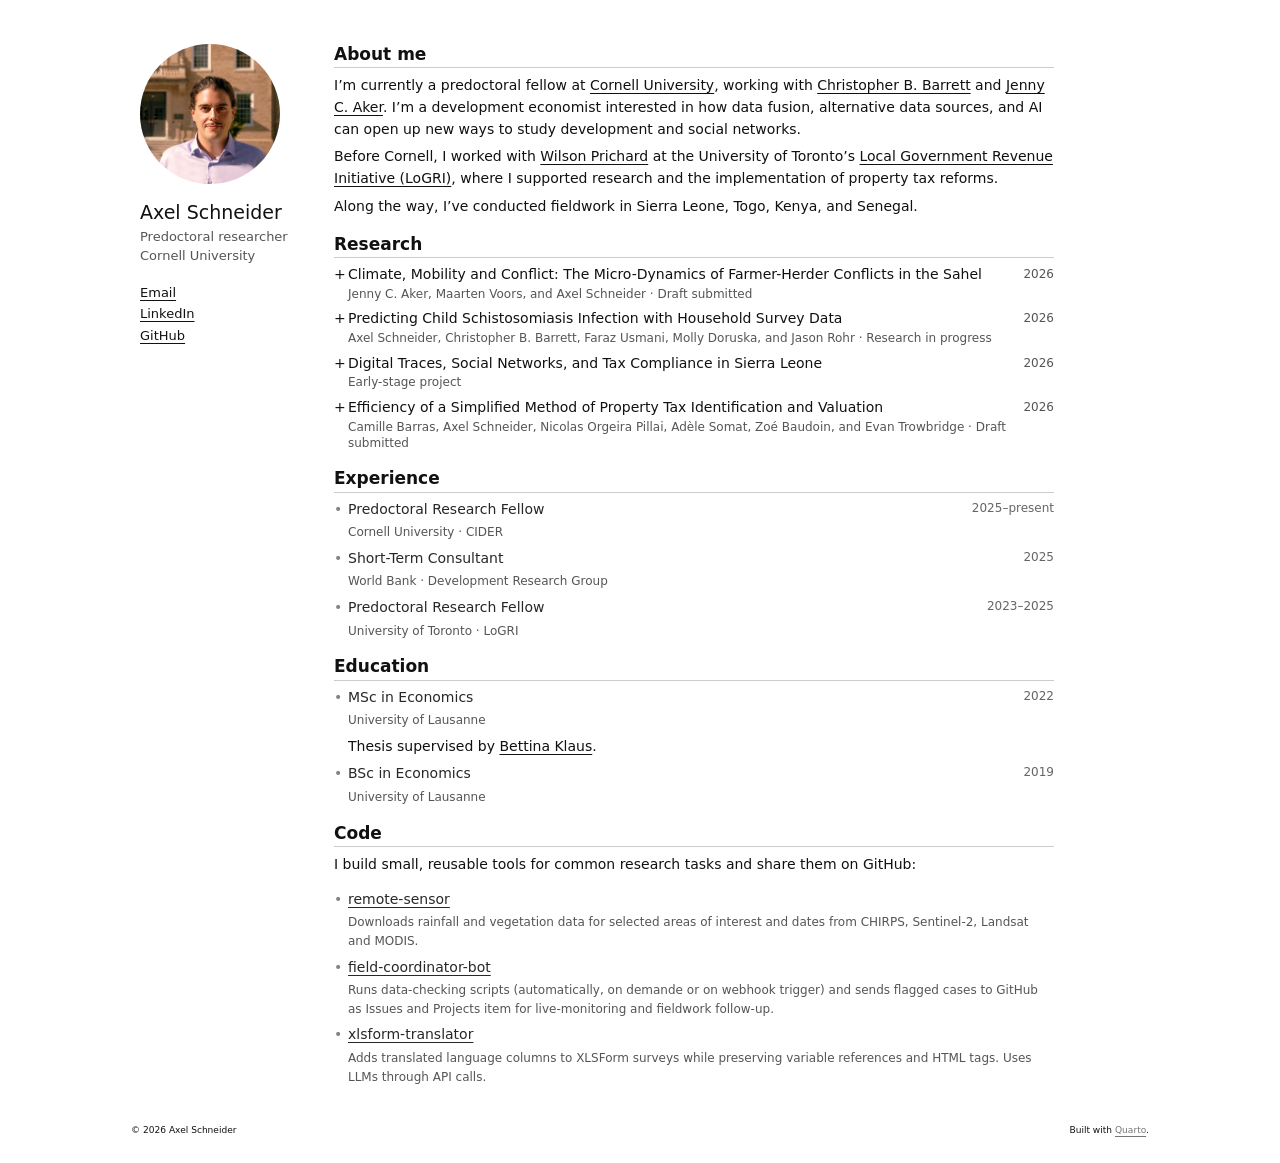
==== commit e10f571c: "update" ====
--- a/docs/index.html
+++ b/docs/index.html
@@ -6,6 +6,7 @@
 
 <meta name="viewport" content="width=device-width, initial-scale=1.0, user-scalable=yes">
 
+<meta name="description" content="Axel Schneider, predoctoral researcher at Cornell University. Development economics research using data fusion, alternative data sources, and machine learning.">
 
 <title>Axel Schneider</title>
 <style>
@@ -81,10 +82,12 @@
 
 <link rel="stylesheet" href="site.css">
 <meta property="og:title" content="Axel Schneider">
+<meta property="og:description" content="Axel Schneider, predoctoral researcher at Cornell University. Development economics research using data fusion, alternative data sources, and machine learning.">
 <meta property="og:image" content="https://schneideraxel.github.io/axel.jpg">
 <meta property="og:site_name" content="Axel Schneider">
 <meta property="og:image:alt" content="Portrait of Axel Schneider">
 <meta name="twitter:title" content="Axel Schneider">
+<meta name="twitter:description" content="Axel Schneider, predoctoral researcher at Cornell University. Development economics research using data fusion, alternative data sources, and machine learning.">
 <meta name="twitter:image" content="https://schneideraxel.github.io/axel.jpg">
 <meta name="twitter:image:alt" content="Portrait of Axel Schneider">
 <meta name="twitter:card" content="summary_large_image">
@@ -127,15 +130,15 @@
 <div class="section-body">
 <details class="research-item">
 <summary>
-<span class="item-title">Climate, Mobility and Conflict: The Micro-Dynamics of Farmer-Herder Conflicts in the Sahel</span><span class="item-year">2026</span><span class="item-meta">With Jenny C. Aker and Maarten Voors · Draft submitted</span>
+<span class="item-title">Climate, Mobility and Conflict: The Micro-Dynamics of Farmer-Herder Conflicts in the Sahel</span><span class="item-year">2026</span><span class="item-meta">Jenny C. Aker, Maarten Voors, and Axel Schneider · Draft submitted</span>
 </summary>
 <p>We combine repeated village and household surveys from 180 villages in Niger with rainfall, vegetation, and geospatial data to document when and where farmer–herder conflicts occur. We focus on how seasonal mobility, access to forage and farmland, and local coordination mechanisms shape conflict risk.</p>
 </details>
 <details class="research-item">
 <summary>
-<span class="item-title">Predicting Child Schistosomiasis Infection with Household Survey Data</span><span class="item-year">2026</span><span class="item-meta">With Christopher B. Barrett, Faraz Usmani, Molly Doruska, and Jason Rohr · Research in progress</span>
+<span class="item-title">Predicting Child Schistosomiasis Infection with Household Survey Data</span><span class="item-year">2026</span><span class="item-meta">Axel Schneider, Christopher B. Barrett, Faraz Usmani, Molly Doruska, and Jason Rohr · Research in progress</span>
 </summary>
-<p>We link three rounds of individual, household, and village survey data to parasitological test results for two forms of schistosomiasis. Using random forests, we ask how small a practical set of survey questions can predict infection and how performance changes across villages, and over time as survey information becomes older.</p>
+<p>We link three rounds of household and village surveys to schistosomiasis screening data in Senegal. Using random forests, we aim to identify the smallest practical set of individual, household, village and geographic indicators needed to predict infection and help NGOs or government agencies target screening and treatment. This research asks whether a short, focused survey can support effective targeting without the burden of extensive data collection.</p>
 </details>
 <details class="research-item">
 <summary>
@@ -145,7 +148,7 @@
 </details>
 <details class="research-item">
 <summary>
-<span class="item-title">Efficiency of a Simplified Method of Property Tax Identification and Valuation</span><span class="item-year">2026</span><span class="item-meta">With Camille Barras, Nicolas Orgeira Pillai, Adèle Somat, Zoé Baudoin, and Evan Trowbridge · Draft submitted</span>
+<span class="item-title">Efficiency of a Simplified Method of Property Tax Identification and Valuation</span><span class="item-year">2026</span><span class="item-meta">Camille Barras, Axel Schneider, Nicolas Orgeira Pillai, Adèle Somat, Zoé Baudoin, and Evan Trowbridge · Draft submitted</span>
 </summary>
 <p>We compare implementations of simplified property identification and valuation across five African countries, drawing on remote mapping, field survey, and expert valuation data. The policy brief documents the time and cost of each stage and examines how imagery quality, survey design, scale, and local conditions affect efficiency.</p>
 </details>
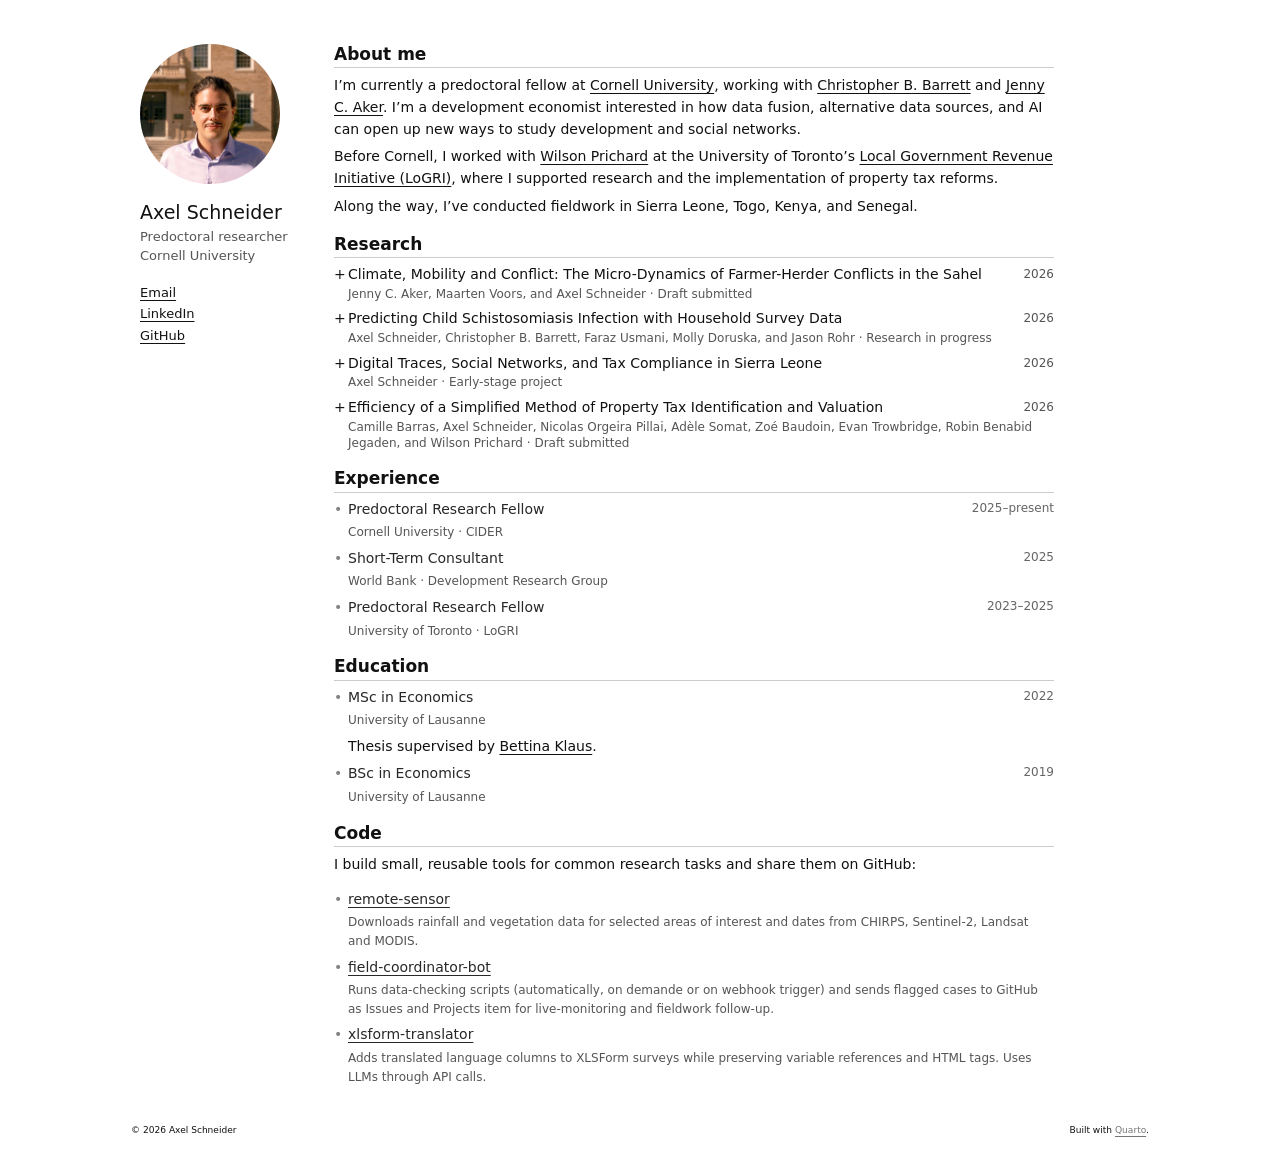
==== commit bbb56b1c: "update" ====
--- a/docs/index.html
+++ b/docs/index.html
@@ -142,13 +142,13 @@
 </details>
 <details class="research-item">
 <summary>
-<span class="item-title">Digital Traces, Social Networks, and Tax Compliance in Sierra Leone</span><span class="item-year">2026</span><span class="item-meta">Early-stage project</span>
+<span class="item-title">Digital Traces, Social Networks, and Tax Compliance in Sierra Leone</span><span class="item-year">2026</span><span class="item-meta">Axel Schneider · Early-stage project</span>
 </summary>
 <p>This early-stage project asks how the effects of tax sensitization and enforcement diffuse through social networks in Sierra Leone. It explores using machine learning to infer ties from mobile-phone communication patterns, then linking network exposure to randomized outreach and the timing of tax payments.</p>
 </details>
 <details class="research-item">
 <summary>
-<span class="item-title">Efficiency of a Simplified Method of Property Tax Identification and Valuation</span><span class="item-year">2026</span><span class="item-meta">Camille Barras, Axel Schneider, Nicolas Orgeira Pillai, Adèle Somat, Zoé Baudoin, and Evan Trowbridge · Draft submitted</span>
+<span class="item-title">Efficiency of a Simplified Method of Property Tax Identification and Valuation</span><span class="item-year">2026</span><span class="item-meta">Camille Barras, Axel Schneider, Nicolas Orgeira Pillai, Adèle Somat, Zoé Baudoin, Evan Trowbridge, Robin Benabid Jegaden, and Wilson Prichard · Draft submitted</span>
 </summary>
 <p>We compare implementations of simplified property identification and valuation across five African countries, drawing on remote mapping, field survey, and expert valuation data. The policy brief documents the time and cost of each stage and examines how imagery quality, survey design, scale, and local conditions affect efficiency.</p>
 </details>
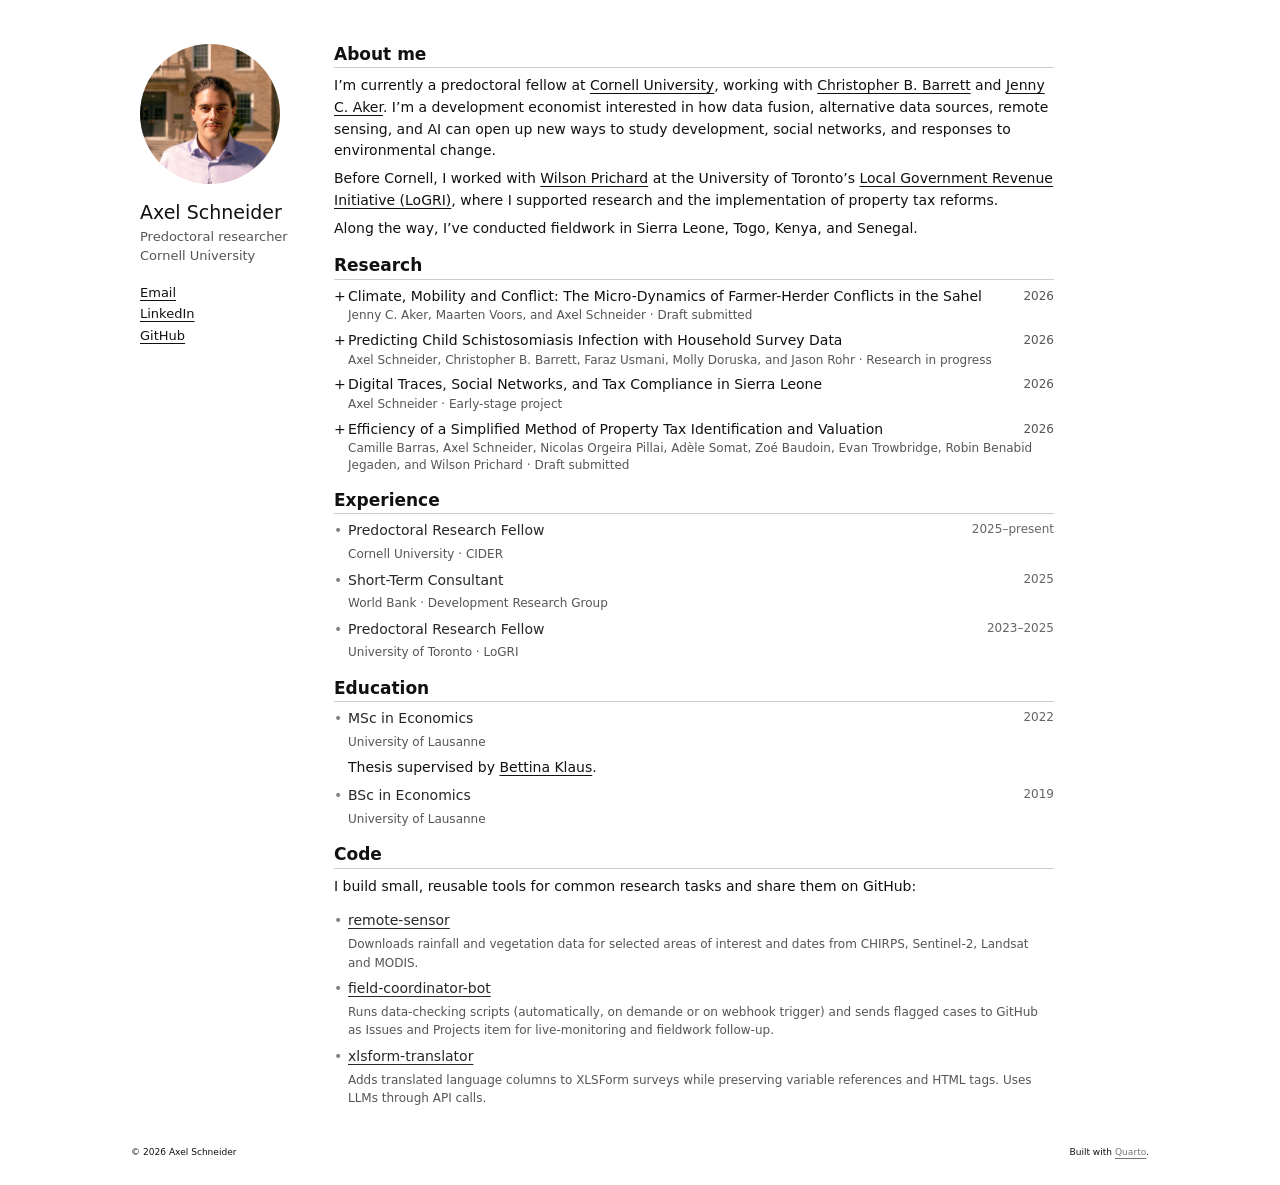
==== commit 00e25780: "update" ====
--- a/docs/index.html
+++ b/docs/index.html
@@ -121,7 +121,7 @@
 <div class="reading-column">
 <div id="about" class="biography">
 <h2 id="about-me">About me</h2>
-<p>I’m currently a predoctoral fellow at <a href="https://business.cornell.edu/centers/cider/predocs/">Cornell University</a>, working with <a href="https://barrett.dyson.cornell.edu/">Christopher B. Barrett</a> and <a href="https://cals.cornell.edu/people/jenny-aker">Jenny C. Aker</a>. I’m a development economist interested in how data fusion, alternative data sources, and AI can open up new ways to study development and social networks.</p>
+<p>I’m currently a predoctoral fellow at <a href="https://business.cornell.edu/centers/cider/predocs/">Cornell University</a>, working with <a href="https://barrett.dyson.cornell.edu/">Christopher B. Barrett</a> and <a href="https://cals.cornell.edu/people/jenny-aker">Jenny C. Aker</a>. I’m a development economist interested in how data fusion, alternative data sources, remote sensing, and AI can open up new ways to study development, social networks, and responses to environmental change.</p>
 <p>Before Cornell, I worked with <a href="https://munkschool.utoronto.ca/person/wilson-prichard">Wilson Prichard</a> at the University of Toronto’s <a href="https://logri.org/fr/profile/schneider-axel/">Local Government Revenue Initiative (LoGRI)</a>, where I supported research and the implementation of property tax reforms.</p>
 <p>Along the way, I’ve conducted fieldwork in Sierra Leone, Togo, Kenya, and Senegal.</p>
 </div>
--- a/docs/site.css
+++ b/docs/site.css
@@ -21,6 +21,8 @@
    1. DESIGN SETTINGS
    ========================================================================== */
 :root {
+  color-scheme: light;
+
   /* Colors */
   --color-background: #fff;
   --color-text: #111;
@@ -29,6 +31,7 @@
   --color-rule: #ccc;
   --color-description-rule: #bbb;
   --color-description-text: #333;
+  --color-link: var(--color-text);
   --color-link-hover: #666;
 
   /* Page dimensions */
@@ -64,8 +67,24 @@
   /* Keep Quarto and Bootstrap colors consistent with the page */
   --bs-body-bg: var(--color-background);
   --bs-body-color: var(--color-text);
-  --bs-link-color: var(--color-text);
-  --bs-link-hover-color: #000;
+  --bs-link-color: var(--color-link);
+  --bs-link-hover-color: var(--color-link-hover);
+}
+
+/* Follow the visitor's system preference; edit this palette to adjust dark mode. */
+@media (prefers-color-scheme: dark) {
+  :root {
+    color-scheme: dark;
+    --color-background: #1c1c1e;
+    --color-text: #f5f5f7;
+    --color-muted: #d1d1d6;
+    --color-marker: #aeaeb2;
+    --color-rule: #3a3a3c;
+    --color-description-rule: #636366;
+    --color-description-text: #e5e5ea;
+    --color-link: #70b7ff;
+    --color-link-hover: #a3d1ff;
+  }
 }
 
 /* ========================================================================== 
@@ -85,7 +104,7 @@
 
 /* Links share one treatment throughout the page. */
 a {
-  color: var(--color-text);
+  color: var(--color-link);
   text-decoration: underline;
   text-underline-offset: 3px;
 }
